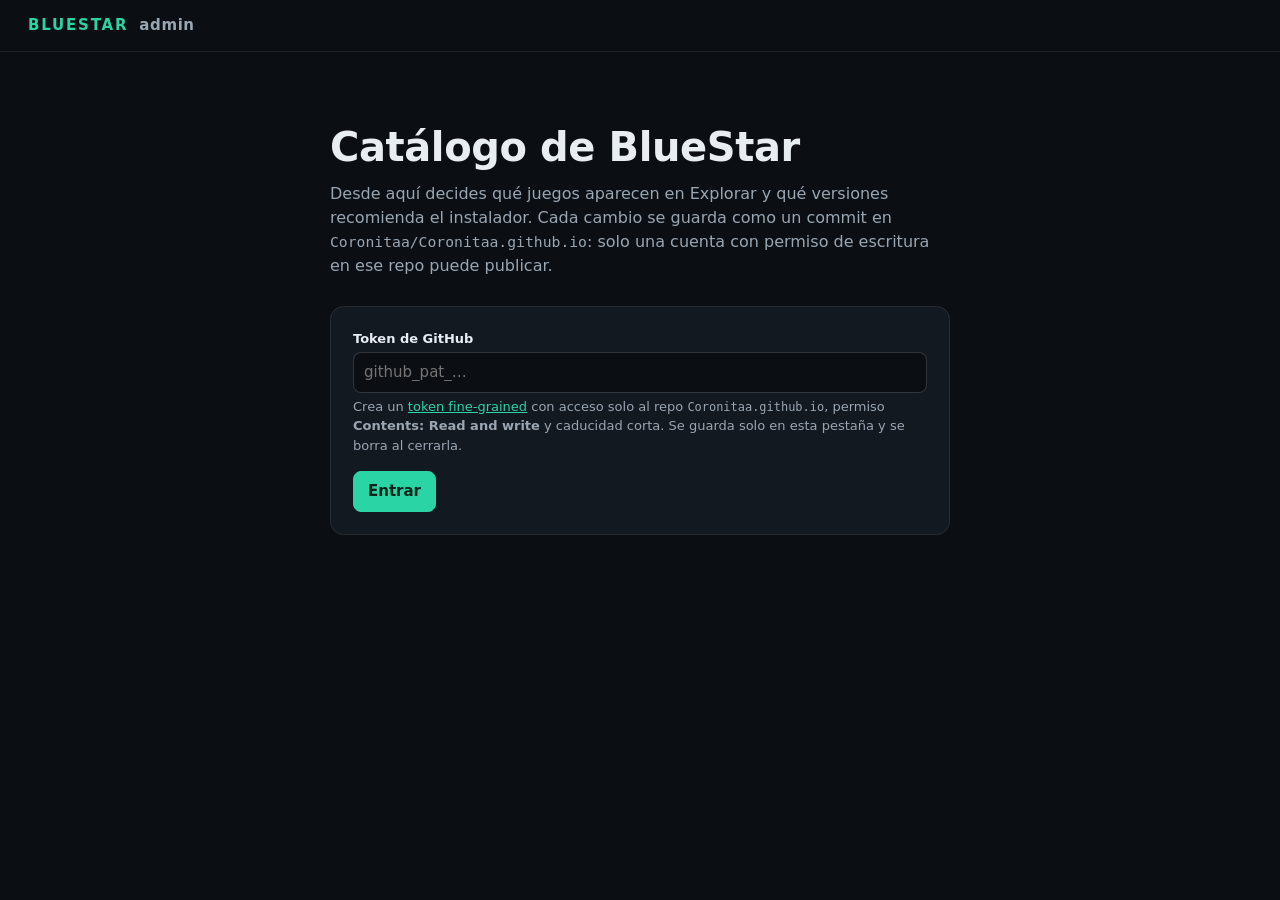
==== bluestar/admin/index.html @ 49e4318d "feat(bluestar): admin panel and catalog for BlueStar's Explore and install presets Static panel at /" ====
<!doctype html>
<html lang="es">
<head>
<meta charset="utf-8">
<meta name="viewport" content="width=device-width, initial-scale=1">
<meta http-equiv="Content-Security-Policy" content="default-src 'none'; script-src 'self'; style-src 'self'; img-src 'self' https://shared.steamstatic.com https://cdn.steamstatic.com https://shared.cloudflare.steamstatic.com https://cdn.cloudflare.steamstatic.com https://shared.akamai.steamstatic.com https://cdn.akamai.steamstatic.com https://steamcdn-a.akamaihd.net https://raw.githubusercontent.com https://coronitaa.github.io; connect-src 'self' https://api.github.com; base-uri 'none'; form-action 'none'">
<meta name="referrer" content="no-referrer">
<meta name="robots" content="noindex, nofollow">
<title>BlueStar · Panel de administración</title>
<link rel="stylesheet" href="admin.css">
<script type="module" src="app.js"></script>
</head>
<body>
<header class="top">
  <span class="brand">BLUESTAR <span class="brand-sub">admin</span></span>
  <div id="session" class="session" hidden>
    <span id="session-user"></span>
    <button type="button" id="logout" class="btn btn-quiet">Salir</button>
  </div>
</header>

<main id="login" class="login" hidden>
  <h1>Catálogo de BlueStar</h1>
  <p class="lead">Desde aquí decides qué juegos aparecen en Explorar y qué versiones recomienda el instalador.
    Cada cambio se guarda como un commit en <code>Coronitaa/Coronitaa.github.io</code>: solo una cuenta con permiso de escritura en ese repo puede publicar.</p>
  <form id="login-form" class="login-form" autocomplete="off">
    <label for="token">Token de GitHub</label>
    <input id="token" name="token" type="password" spellcheck="false" autocomplete="off" required
           placeholder="github_pat_…">
    <p class="hint">Crea un <a href="https://github.com/settings/personal-access-tokens/new" rel="noopener noreferrer" target="_blank">token fine-grained</a>
      con acceso solo al repo <code>Coronitaa.github.io</code>, permiso <b>Contents: Read and write</b> y caducidad corta.
      Se guarda solo en esta pestaña y se borra al cerrarla.</p>
    <p id="login-error" class="error" role="alert" hidden></p>
    <div class="row">
      <button type="submit" class="btn btn-primary">Entrar</button>
      <button type="button" id="local-mode" class="btn btn-quiet" hidden>Probar en local sin GitHub</button>
    </div>
  </form>
</main>

<main id="app" class="app" hidden>
  <aside class="games" aria-label="Juegos del catálogo">
    <form id="add-form" class="add-form" autocomplete="off">
      <label for="add-appid">Añadir juego por AppID de Steam</label>
      <div class="row">
        <input id="add-appid" inputmode="numeric" pattern="[0-9]+" placeholder="4465480" required>
        <button type="submit" class="btn btn-primary">Añadir</button>
      </div>
    </form>
    <div class="list-tools">
      <input id="filter" type="search" placeholder="Buscar por nombre o AppID" aria-label="Buscar juegos">
      <div class="seg" role="radiogroup" aria-label="Mostrar">
        <button type="button" data-show="all" aria-pressed="true">Todos</button>
        <button type="button" data-show="visible" aria-pressed="false">Visibles</button>
        <button type="button" data-show="hidden" aria-pressed="false">Ocultos</button>
      </div>
    </div>
    <ul id="game-list" class="game-list"></ul>
    <p id="list-empty" class="empty" hidden></p>
  </aside>

  <section id="editor" class="editor" aria-live="polite"></section>
</main>

<div id="publish-bar" class="publish-bar" hidden>
  <span id="pending-text"></span>
  <div class="row">
    <button type="button" id="discard" class="btn btn-quiet">Descartar</button>
    <button type="button" id="review" class="btn btn-primary">Revisar y publicar</button>
  </div>
</div>

<dialog id="publish-dialog" class="dialog">
  <form method="dialog" id="publish-form">
    <h2>Publicar cambios</h2>
    <ul id="publish-summary" class="summary"></ul>
    <ul id="publish-errors" class="error-list" hidden></ul>
    <label for="commit-msg">Mensaje del commit</label>
    <input id="commit-msg" maxlength="120" required>
    <p class="hint">Se publica en GitHub Pages en un par de minutos. BlueStar lo lee al abrirse.</p>
    <p id="publish-status" class="error" role="alert" hidden></p>
    <div class="row end">
      <button type="button" id="publish-cancel" class="btn btn-quiet">Cancelar</button>
      <button type="submit" id="publish-confirm" class="btn btn-primary">Publicar</button>
    </div>
  </form>
</dialog>
<p id="toast" class="toast" role="status" hidden></p>
</body>
</html>
---- bluestar/admin/admin.css ----
/* Same palette and type as the ReFix site this panel lives on; the teal accent is kept for the one
   action that publishes, and for the current selection. */
:root {
  color-scheme: dark;
  --bg: #0b0f14;
  --panel: #131921;
  --panel-2: #18202a;
  --line: rgba(255, 255, 255, 0.08);
  --line-strong: rgba(255, 255, 255, 0.16);
  --text: #e8edf2;
  --muted: #9aa6b2;
  --accent: #2bd4a4;
  --accent-ink: #062519;
  --accent-soft: rgba(43, 212, 164, 0.12);
  --danger: #ff7b72;
  --warn-soft: rgba(255, 196, 87, 0.14);
  --radius: 10px;
  --mono: ui-monospace, "Cascadia Mono", Consolas, monospace;
}
* { box-sizing: border-box; }
[hidden] { display: none !important; }
body {
  margin: 0;
  background: var(--bg);
  color: var(--text);
  font: 15px/1.5 "Segoe UI", system-ui, -apple-system, sans-serif;
  padding-bottom: 76px;
}
a { color: var(--accent); }
code, .mono { font-family: var(--mono); font-size: 0.92em; }
h1 { font-size: clamp(28px, 4vw, 40px); line-height: 1.15; margin: 0 0 12px; letter-spacing: -0.01em; }
h2 { font-size: 18px; margin: 0; }
h3 { font-size: 13px; color: var(--muted); font-weight: 600; margin: 22px 0 8px; }
.hint { color: var(--muted); font-size: 13px; margin: 4px 0 0; }
.empty { color: var(--muted); font-size: 14px; margin: 6px 0; }
.error { color: var(--danger); margin: 8px 0 0; }
.row { display: flex; gap: 8px; align-items: center; flex-wrap: wrap; }
.row.end { justify-content: flex-end; }

/* Controls */
input, textarea, select {
  width: 100%;
  background: var(--bg);
  color: var(--text);
  border: 1px solid var(--line-strong);
  border-radius: 8px;
  padding: 8px 10px;
  font: inherit;
}
textarea { resize: vertical; }
input:focus-visible, textarea:focus-visible, select:focus-visible, button:focus-visible, a:focus-visible {
  outline: 2px solid var(--accent);
  outline-offset: 1px;
}
label { display: block; font-size: 13px; font-weight: 600; margin-bottom: 4px; }
.btn {
  background: var(--panel-2);
  color: var(--text);
  border: 1px solid var(--line-strong);
  border-radius: 8px;
  padding: 8px 14px;
  font: inherit;
  font-weight: 600;
  cursor: pointer;
  white-space: nowrap;
}
.btn:hover { border-color: var(--muted); }
.btn:active { transform: translateY(1px); }
.btn:disabled { opacity: 0.45; cursor: not-allowed; transform: none; }
.btn-primary { background: var(--accent); color: var(--accent-ink); border-color: var(--accent); }
.btn-primary:hover { background: #45e0b5; border-color: #45e0b5; }
.btn-quiet { background: transparent; border-color: transparent; color: var(--muted); padding: 6px 10px; }
.btn-quiet:hover { color: var(--text); border-color: var(--line-strong); }
.btn-danger { background: transparent; border-color: rgba(255, 123, 114, 0.5); color: var(--danger); }
.danger-text { color: var(--danger); }

/* Header */
.top {
  display: flex; align-items: center; justify-content: space-between;
  padding: 14px clamp(14px, 3vw, 28px);
  border-bottom: 1px solid var(--line);
}
.brand { font-weight: 800; letter-spacing: 0.12em; color: var(--accent); }
.brand-sub { color: var(--muted); font-weight: 600; letter-spacing: 0.04em; margin-left: 4px; }
.session { display: flex; align-items: center; gap: 10px; color: var(--muted); font-size: 14px; }

/* Login */
.login { width: min(620px, 92vw); margin: 8vh auto 0; }
.lead { color: var(--muted); font-size: 16px; margin: 0 0 28px; }
.login-form { background: var(--panel); border: 1px solid var(--line); border-radius: 14px; padding: 22px; }
.login-form .row { margin-top: 16px; }

/* Layout: list and editor side by side, stacked on narrow screens */
.app {
  display: grid;
  grid-template-columns: minmax(280px, 340px) 1fr;
  min-height: calc(100vh - 60px);
}
.games { border-right: 1px solid var(--line); padding: 18px 16px; }
.editor { padding: 22px clamp(16px, 3vw, 36px) 40px; max-width: 1000px; }
.back { display: none; margin-bottom: 8px; }

.add-form { margin-bottom: 18px; }
.add-form .row { flex-wrap: nowrap; }
.list-tools { display: grid; gap: 8px; margin-bottom: 10px; }
.seg { display: flex; border: 1px solid var(--line-strong); border-radius: 8px; overflow: hidden; }
.seg button {
  flex: 1; background: transparent; color: var(--muted); border: 0; padding: 6px; font: inherit; font-size: 13px; cursor: pointer;
}
.seg button[aria-pressed="true"] { background: var(--panel-2); color: var(--text); }

.game-list { list-style: none; margin: 0; padding: 0; display: grid; gap: 2px; }
.game-item {
  width: 100%; display: flex; gap: 10px; align-items: center; text-align: left;
  background: transparent; border: 1px solid transparent; border-radius: var(--radius);
  padding: 6px; color: inherit; font: inherit; cursor: pointer;
}
.game-item:hover { background: var(--panel); }
.game-item[aria-current="true"] { background: var(--accent-soft); border-color: rgba(43, 212, 164, 0.35); }
.game-item img { width: 92px; height: 43px; object-fit: cover; border-radius: 5px; background: var(--panel-2); flex: none; }
.game-meta { display: grid; min-width: 0; flex: 1; }
.game-name { font-weight: 600; white-space: nowrap; overflow: hidden; text-overflow: ellipsis; }
.game-sub { color: var(--muted); font-size: 12.5px; font-family: var(--mono); }
.tag { font-size: 11.5px; font-weight: 700; border-radius: 5px; padding: 1px 6px; flex: none; }
.tag-hidden { background: var(--warn-soft); color: #ffc457; }

/* Editor */
.editor-empty { color: var(--muted); padding-top: 12vh; max-width: 420px; }
.editor-empty h2 { color: var(--text); margin-bottom: 6px; }
.editor-head { display: grid; grid-template-columns: minmax(0, 300px) 1fr; gap: 20px; align-items: start; margin-bottom: 22px; }
.header-preview { width: 100%; height: auto; aspect-ratio: 460 / 215; object-fit: cover; border-radius: var(--radius); background: var(--panel-2); }
.appid { margin: 0 0 12px; color: var(--muted); font-family: var(--mono); }
.switch { display: flex; align-items: center; gap: 10px; font-size: 15px; cursor: pointer; margin: 0; }
.switch input { width: 18px; height: 18px; accent-color: var(--accent); }

.grid { display: grid; grid-template-columns: repeat(auto-fit, minmax(220px, 1fr)); gap: 12px 16px; }
.field.wide { grid-column: 1 / -1; }
.field.end { display: flex; align-items: end; }
.section-head { display: flex; justify-content: space-between; align-items: center; margin: 34px 0 12px; }

.presets { display: grid; gap: 16px; }
.preset { background: var(--panel); border: 1px solid var(--line); border-radius: 14px; padding: 16px 18px 18px; }
.preset:first-child { border-color: rgba(43, 212, 164, 0.35); }
.preset-head { display: flex; justify-content: space-between; align-items: center; margin-bottom: 10px; }
.preset-num { font-size: 13px; font-weight: 700; color: var(--muted); }
.preset:first-child .preset-num { color: var(--accent); }
.preset .field + .field { margin-top: 0; }
.preset > .field { margin-top: 18px; }

.pairs { display: grid; gap: 6px; justify-items: start; }
.pair { display: grid; grid-template-columns: 1fr 1.6fr auto; gap: 6px; width: 100%; }
.mods { display: grid; gap: 10px; justify-items: start; }
.mod { width: 100%; padding: 10px 0; border-top: 1px solid var(--line); }
.danger-zone { margin-top: 40px; padding-top: 18px; border-top: 1px solid var(--line); }

/* Publish bar: the one place the accent fills a button */
.publish-bar {
  position: fixed; left: 0; right: 0; bottom: 0;
  display: flex; justify-content: space-between; align-items: center; gap: 12px; flex-wrap: wrap;
  padding: 12px clamp(14px, 3vw, 28px);
  background: var(--panel); border-top: 1px solid var(--line-strong);
  box-shadow: 0 -8px 24px rgba(0, 0, 0, 0.35);
}

.dialog {
  width: min(560px, 94vw); background: var(--panel); color: var(--text);
  border: 1px solid var(--line-strong); border-radius: 14px; padding: 22px;
}
.dialog::backdrop { background: rgba(0, 0, 0, 0.6); }
.dialog h2 { margin-bottom: 12px; }
.summary, .error-list { margin: 0 0 16px; padding-left: 18px; }
.error-list { color: var(--danger); }
.toast {
  position: fixed; bottom: 84px; left: 50%; transform: translateX(-50%);
  background: var(--panel-2); border: 1px solid var(--line-strong); border-radius: 8px;
  padding: 10px 16px; margin: 0; max-width: 92vw;
}

@media (max-width: 860px) {
  .app { grid-template-columns: 1fr; }
  .games { border-right: 0; }
  body.editing .games { display: none; }
  body:not(.editing) .editor { display: none; }
  .back { display: inline-block; }
  .editor-head { grid-template-columns: 1fr; }
  .pair { grid-template-columns: 1fr; }
}
@media (prefers-reduced-motion: reduce) {
  .btn:active { transform: none; }
}
/* A header that failed to load (src removed by app.js) keeps its space but not the broken-image glyph. */
img:not([src]) { visibility: hidden; }
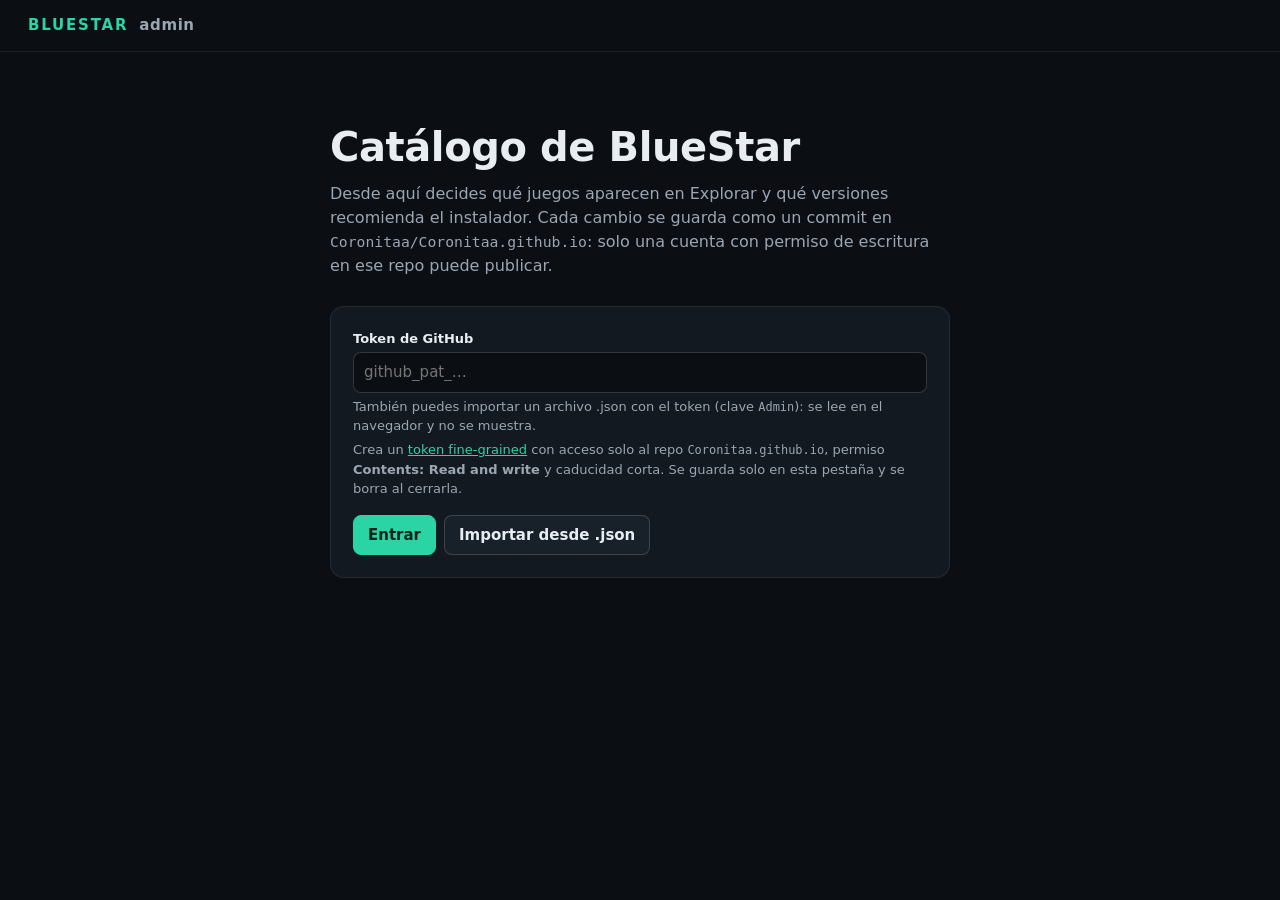
==== commit 07447fb9: "feat(bluestar): Steam data, tags, builds, whole-Explore list and ReFix modes in the admin panel - "T" ====
--- a/bluestar/admin/index.html
+++ b/bluestar/admin/index.html
@@ -3,7 +3,7 @@
 <head>
 <meta charset="utf-8">
 <meta name="viewport" content="width=device-width, initial-scale=1">
-<meta http-equiv="Content-Security-Policy" content="default-src 'none'; script-src 'self'; style-src 'self'; img-src 'self' https://shared.steamstatic.com https://cdn.steamstatic.com https://shared.cloudflare.steamstatic.com https://cdn.cloudflare.steamstatic.com https://shared.akamai.steamstatic.com https://cdn.akamai.steamstatic.com https://steamcdn-a.akamaihd.net https://raw.githubusercontent.com https://coronitaa.github.io; connect-src 'self' https://api.github.com; base-uri 'none'; form-action 'none'">
+<meta http-equiv="Content-Security-Policy" content="default-src 'none'; script-src 'self'; style-src 'self'; img-src 'self' https://shared.steamstatic.com https://cdn.steamstatic.com https://shared.cloudflare.steamstatic.com https://cdn.cloudflare.steamstatic.com https://shared.akamai.steamstatic.com https://cdn.akamai.steamstatic.com https://steamcdn-a.akamaihd.net https://raw.githubusercontent.com https://coronitaa.github.io; connect-src 'self' https://api.github.com https://api.steamcmd.net; base-uri 'none'; form-action 'none'">
 <meta name="referrer" content="no-referrer">
 <meta name="robots" content="noindex, nofollow">
 <title>BlueStar · Panel de administración</title>
@@ -27,12 +27,15 @@
     <label for="token">Token de GitHub</label>
     <input id="token" name="token" type="password" spellcheck="false" autocomplete="off" required
            placeholder="github_pat_…">
+    <p class="hint">También puedes importar un archivo .json con el token (clave <code>Admin</code>): se lee en el navegador y no se muestra.</p>
     <p class="hint">Crea un <a href="https://github.com/settings/personal-access-tokens/new" rel="noopener noreferrer" target="_blank">token fine-grained</a>
       con acceso solo al repo <code>Coronitaa.github.io</code>, permiso <b>Contents: Read and write</b> y caducidad corta.
       Se guarda solo en esta pestaña y se borra al cerrarla.</p>
     <p id="login-error" class="error" role="alert" hidden></p>
     <div class="row">
       <button type="submit" class="btn btn-primary">Entrar</button>
+      <button type="button" id="token-file-btn" class="btn">Importar desde .json</button>
+      <input type="file" id="token-file" accept=".json,application/json" hidden>
       <button type="button" id="local-mode" class="btn btn-quiet" hidden>Probar en local sin GitHub</button>
     </div>
   </form>
@@ -47,9 +50,13 @@
         <button type="submit" class="btn btn-primary">Añadir</button>
       </div>
     </form>
+    <div class="seg source" role="radiogroup" aria-label="Lista">
+      <button type="button" data-source="catalog" aria-pressed="true">Catálogo del panel</button>
+      <button type="button" data-source="explore" aria-pressed="false">Todo Explorar</button>
+    </div>
     <div class="list-tools">
       <input id="filter" type="search" placeholder="Buscar por nombre o AppID" aria-label="Buscar juegos">
-      <div class="seg" role="radiogroup" aria-label="Mostrar">
+      <div class="seg" id="show-seg" role="radiogroup" aria-label="Mostrar">
         <button type="button" data-show="all" aria-pressed="true">Todos</button>
         <button type="button" data-show="visible" aria-pressed="false">Visibles</button>
         <button type="button" data-show="hidden" aria-pressed="false">Ocultos</button>
--- a/bluestar/admin/admin.css
+++ b/bluestar/admin/admin.css
@@ -190,3 +190,15 @@
 }
 /* A header that failed to load (src removed by app.js) keeps its space but not the broken-image glyph. */
 img:not([src]) { visibility: hidden; }
+
+/* Tags, builds and the whole-Explore search */
+.seg.source { margin-bottom: 12px; }
+.chips { display: flex; flex-wrap: wrap; gap: 6px; margin-bottom: 8px; }
+.chip { display: inline-flex; align-items: center; gap: 4px; background: var(--panel-2); border: 1px solid var(--line-strong); border-radius: 6px; padding: 2px 4px 2px 8px; font-size: 13px; }
+.chip-x { background: transparent; border: 0; color: var(--muted); cursor: pointer; font-size: 15px; line-height: 1; padding: 2px 4px; }
+.chip-x:hover { color: var(--danger); }
+.builds { display: grid; gap: 8px; justify-items: start; }
+.build-list, .game-list { list-style: none; margin: 0; padding: 0; }
+.build-list { display: grid; gap: 4px; width: 100%; }
+.build-row, .explore-row { display: flex; align-items: center; gap: 8px; padding: 6px 4px; border-bottom: 1px solid var(--line); }
+.build-row .game-meta, .explore-row .game-meta { flex: 1; }
